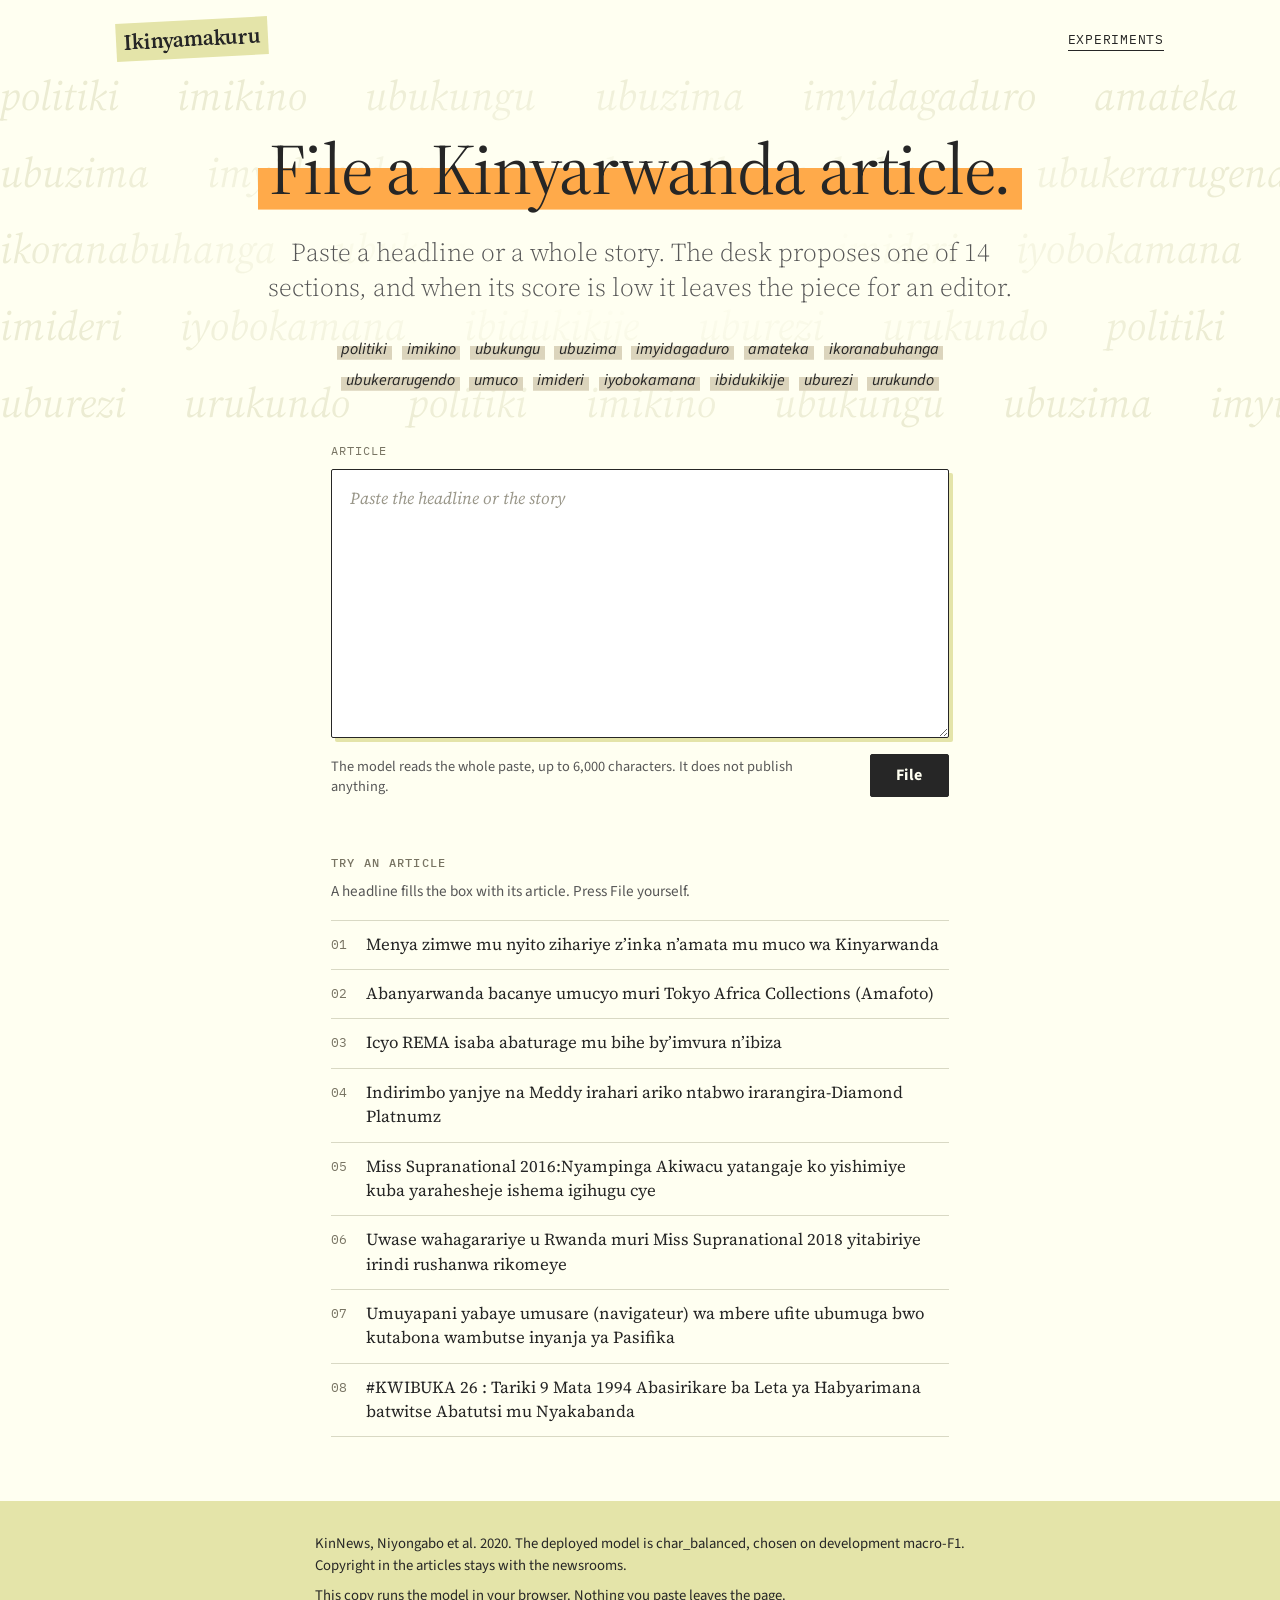
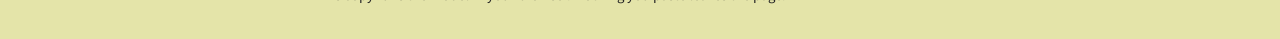
==== web/index.html @ 4aa75582 "Run the desk in the browser on a static Hugging Face Space Export the deployed model's weights, port" ====
<!DOCTYPE html>
<html lang="en">
  <head>
    <meta charset="utf-8" />
    <meta name="viewport" content="width=device-width, initial-scale=1" />
    <title>Ikinyamakuru</title>
    <link rel="preconnect" href="https://fonts.googleapis.com" />
    <link rel="preconnect" href="https://fonts.gstatic.com" crossorigin />
    <link rel="stylesheet" href="https://fonts.googleapis.com/css2?family=IBM+Plex+Mono:wght@400;500&family=Source+Sans+3:ital,wght@0,400;0,600;0,700;1,400&family=Source+Serif+4:ital,opsz,wght@0,8..60,300;0,8..60,400;0,8..60,600;1,8..60,400&display=swap" />
    <link rel="stylesheet" href="styles.css?v=10" />
  </head>
  <body>
    <header class="top">
      <a class="brand" href="./">Ikinyamakuru</a>
      <nav>
        <a href="lab.html">Experiments</a>
      </nav>
    </header>

    <main>
      <section class="hero">
        <div class="drift" aria-hidden="true">
          
          <p class="drift-row" style="--row: 0"><span>politiki</span><span>imikino</span><span>ubukungu</span><span>ubuzima</span><span>imyidagaduro</span><span>amateka</span><span>ikoranabuhanga</span><span>ubukerarugendo</span><span>umuco</span><span>imideri</span><span>iyobokamana</span><span>ibidukikije</span><span>uburezi</span><span>urukundo</span><span>politiki</span><span>imikino</span><span>ubukungu</span><span>ubuzima</span><span>imyidagaduro</span><span>amateka</span><span>ikoranabuhanga</span><span>ubukerarugendo</span><span>umuco</span><span>imideri</span><span>iyobokamana</span><span>ibidukikije</span><span>uburezi</span><span>urukundo</span></p>
          
          <p class="drift-row" style="--row: 1"><span>ubuzima</span><span>imyidagaduro</span><span>amateka</span><span>ikoranabuhanga</span><span>ubukerarugendo</span><span>umuco</span><span>imideri</span><span>iyobokamana</span><span>ibidukikije</span><span>uburezi</span><span>urukundo</span><span>politiki</span><span>imikino</span><span>ubukungu</span><span>ubuzima</span><span>imyidagaduro</span><span>amateka</span><span>ikoranabuhanga</span><span>ubukerarugendo</span><span>umuco</span><span>imideri</span><span>iyobokamana</span><span>ibidukikije</span><span>uburezi</span><span>urukundo</span><span>politiki</span><span>imikino</span><span>ubukungu</span></p>
          
          <p class="drift-row" style="--row: 2"><span>ikoranabuhanga</span><span>ubukerarugendo</span><span>umuco</span><span>imideri</span><span>iyobokamana</span><span>ibidukikije</span><span>uburezi</span><span>urukundo</span><span>politiki</span><span>imikino</span><span>ubukungu</span><span>ubuzima</span><span>imyidagaduro</span><span>amateka</span><span>ikoranabuhanga</span><span>ubukerarugendo</span><span>umuco</span><span>imideri</span><span>iyobokamana</span><span>ibidukikije</span><span>uburezi</span><span>urukundo</span><span>politiki</span><span>imikino</span><span>ubukungu</span><span>ubuzima</span><span>imyidagaduro</span><span>amateka</span></p>
          
          <p class="drift-row" style="--row: 3"><span>imideri</span><span>iyobokamana</span><span>ibidukikije</span><span>uburezi</span><span>urukundo</span><span>politiki</span><span>imikino</span><span>ubukungu</span><span>ubuzima</span><span>imyidagaduro</span><span>amateka</span><span>ikoranabuhanga</span><span>ubukerarugendo</span><span>umuco</span><span>imideri</span><span>iyobokamana</span><span>ibidukikije</span><span>uburezi</span><span>urukundo</span><span>politiki</span><span>imikino</span><span>ubukungu</span><span>ubuzima</span><span>imyidagaduro</span><span>amateka</span><span>ikoranabuhanga</span><span>ubukerarugendo</span><span>umuco</span></p>
          
          <p class="drift-row" style="--row: 4"><span>uburezi</span><span>urukundo</span><span>politiki</span><span>imikino</span><span>ubukungu</span><span>ubuzima</span><span>imyidagaduro</span><span>amateka</span><span>ikoranabuhanga</span><span>ubukerarugendo</span><span>umuco</span><span>imideri</span><span>iyobokamana</span><span>ibidukikije</span><span>uburezi</span><span>urukundo</span><span>politiki</span><span>imikino</span><span>ubukungu</span><span>ubuzima</span><span>imyidagaduro</span><span>amateka</span><span>ikoranabuhanga</span><span>ubukerarugendo</span><span>umuco</span><span>imideri</span><span>iyobokamana</span><span>ibidukikije</span></p>
          
        </div>
        <h1><span class="swipe">File a Kinyarwanda article.</span></h1>
        <p class="lede">Paste a headline or a whole story. The desk proposes one of 14 sections, and when its score is low it leaves the piece for an editor.</p>
        <p class="sections" lang="rw">
          <span>politiki</span><span>imikino</span><span>ubukungu</span><span>ubuzima</span><span>imyidagaduro</span><span>amateka</span><span>ikoranabuhanga</span><span>ubukerarugendo</span><span>umuco</span><span>imideri</span><span>iyobokamana</span><span>ibidukikije</span><span>uburezi</span><span>urukundo</span>
        </p>
      </section>

      <div class="sheet">
        <form class="ask" method="post" action="./">
          <label for="text">Article</label>
          <textarea id="text" name="text" rows="9" maxlength="6000" lang="rw" spellcheck="false" placeholder="Paste the headline or the story"></textarea>
          <div class="ask-bar">
            <p class="hint">The model reads the whole paste, up to 6,000 characters. It does not publish anything.</p>
            <button type="submit">File</button>
          </div>
        </form>
      </div>

      

      
      <div class="sheet">
        <section class="examples">
          <h2>Try an article</h2>
          <p class="note">A headline fills the box with its article. Press File yourself.</p>
          <ol>
            
            <li><a href="./?text=Menya+zimwe+mu+nyito+zihariye+z%E2%80%99inka+n%E2%80%99amata+mu+muco+wa+Kinyarwanda%0AKubera+agaciro+abanyarwanda+duha+ibintu+bimwe+na+bimwe+mu+muco+wacu+wa+Kinyarwanda+nk%E2%80%99+inka,+amata,+ingoma+ariyo+yari+ikimenyetso+cy%E2%80%99ubutegetsi+bwa+kera+ndetse+n%E2%80%99umwami,+hari+amagambo+agendanye+n%E2%80%99ibyo+bintu+afite+uburyo+yavugwaga+akagaragaza+ako+gaciro+ibyo+bintu+byahabwaga+mu+muco.+Kungurana+ibitekerezo+kuri+aya+magambo+bifasha+cyane+cyane+abana+bari+kubyiruka+muri+iyi+minsi,+kugirango+babashe+kumva+amagambo+uburyo+yakoreshwaga+kera+ku+bintu++abanyarwanda+bahaga+agaciro+kurusha+ibindi.+Reka+duhere+ku+magambo+yakoreshwaga+ku+nka+n%E2%80%99amata+kugirango+tuyibukiranye+binashobotse+tujye+tunayakoresha+kuko+agaciro+byahabwaga+n%E2%80%99abakera+ntaho+kagiye.+Inzu+y%E2%80%99Inka+:+Ikiraro%0AInzu+y%E2%80%99Inyana+:+Uruhongore%0AIkiziriko+cy%E2%80%99Inka+:Injishi%0AKuzirika+Inka+:Kujisha+Inka%0AGutangira+Gukama+:+Kwinikiza%0AKurangiza+Gukama+:+Guhumuza%0AInka+itagikamwa+:+Inka+yatetse%0AIbyo+Inka+yituma+:+Amase%0AIkirundo+cy%E2%80%99amase:Icukiro%0AAmase+yumye:Igisheshe%0AInkari+z%E2%80%99inka+:+Amaganga%0AKotesha+inka+:+Gucanira+Inka%0AInka+ntitwita++irahaka+cg+igafata%0AInka+ntirongorwa++irima%0AInka+ntirya+:+irarisha%0AUbwatsi+inka+ziraraho+:+Icyarire%0AKujya+kurisha+:+Kwahuka%0AKujyana+inka+kunywa+amazi+:+Gushora%0AGukura+amase+y+;inka+mu+rugo+:+Gukuka%0AInka+itarabyara+ariko+nkuru+:+Ishashi%0AUbwatsi+bahanaguza+inka+:+Inkuyu,+abandi+babwita+Inkuyo%0AKujyana+inka+kwima+:+Kubangurira%0AKubuza+inyana+konka+igihe+nyina+ikamwa+:+Kwimira%0AKureka+inyana+ikabanza+konka+mbere+yo+gukama+:+Kuretesha%0AInka+yiteguye+gukamwa+:+Kureta/Yarese%0AInka+yiteguye+kwima+irarinda+(Kurinda)%0AInka+ijyanwa+gusaba+umugeni+:+Inkwano%0AInka+ikomoka+ku+nkwano+igahabwa+iwabo+w%E2%80%9Dumuhungu+:+Indongoranyo%0AGuha+umuntu+inka+:+Kumugabira%0AInka+ihabwa+uwaguhaye+inka+:+Inyiturano%0AInka+yirutse+igasiga+abashumba+:+Gutana%0AInyana+ikivuka+:+Umutavu%0AKuruhuka+kw%E2%80%99Inka+imaze+kunywa+mbere+yo+gusubira+kurisha+:+Kubyagira%0AAho+inka+zijya+kunywa+amazi++:+ku+Ibuga%0AInka+ntinywa+amazi+ahubwo+irashoka.+Ayo+magambo+yakoreshwaga+ku+mata+ni+aya+akurikira+:+Amata+yiriwe+:++Amirire%0AAmata+yakamwe+ako+kanya+agishyushye+:++Inshyushyu%0AAmata+yaraye+ataravura+:+Umubanji%0AAmata+yavuze+:+Ikivuguto%0AAmata+y%E2%80%99Inka+yimye+:+Amasitu%0AAho+batereka+Amata+:+Ku+Ruhimbi%0AIcyo+bakamiramo+:+Icyansi%0AIcyo+banyweramo+Amata+:+Inkongoro%0AIcyo+bacundiramo+amata+:+Igisabo%0AIgipfundikizo+k%E2%80%99+igisabo+:+Inzindaro%0AIcyo+bavurugisha+Amata+:+Umutozo%0AGukura+amavuta+mu+mata+:+Kwavura%0AIkibumbe+cyamavuta+y%E2%80%99inka+:+Isoro%0AKumena+Amata+ubishaka+:+Kuyabikira%0Akumena+Amata+utabishaka+:+Kuyabogora%0AAmata+yakuwemo+amavuta+:+Amacunda%0AAmata+y%E2%80%99Inka+ikimara+kubyara+:+Umuhondo%0AKirazira+gupfobya+Amata+ngo+uyite+Uduta+:+Amata+aba+menshi+cyangwa+make+Source:+Gakondo" data-text="Menya zimwe mu nyito zihariye z’inka n’amata mu muco wa Kinyarwanda
Kubera agaciro abanyarwanda duha ibintu bimwe na bimwe mu muco wacu wa Kinyarwanda nk’ inka, amata, ingoma ariyo yari ikimenyetso cy’ubutegetsi bwa kera ndetse n’umwami, hari amagambo agendanye n’ibyo bintu afite uburyo yavugwaga akagaragaza ako gaciro ibyo bintu byahabwaga mu muco. Kungurana ibitekerezo kuri aya magambo bifasha cyane cyane abana bari kubyiruka muri iyi minsi, kugirango babashe kumva amagambo uburyo yakoreshwaga kera ku bintu  abanyarwanda bahaga agaciro kurusha ibindi. Reka duhere ku magambo yakoreshwaga ku nka n’amata kugirango tuyibukiranye binashobotse tujye tunayakoresha kuko agaciro byahabwaga n’abakera ntaho kagiye. Inzu y’Inka : Ikiraro
Inzu y’Inyana : Uruhongore
Ikiziriko cy’Inka :Injishi
Kuzirika Inka :Kujisha Inka
Gutangira Gukama : Kwinikiza
Kurangiza Gukama : Guhumuza
Inka itagikamwa : Inka yatetse
Ibyo Inka yituma : Amase
Ikirundo cy’amase:Icukiro
Amase yumye:Igisheshe
Inkari z’inka : Amaganga
Kotesha inka : Gucanira Inka
Inka ntitwita  irahaka cg igafata
Inka ntirongorwa  irima
Inka ntirya : irarisha
Ubwatsi inka ziraraho : Icyarire
Kujya kurisha : Kwahuka
Kujyana inka kunywa amazi : Gushora
Gukura amase y ;inka mu rugo : Gukuka
Inka itarabyara ariko nkuru : Ishashi
Ubwatsi bahanaguza inka : Inkuyu, abandi babwita Inkuyo
Kujyana inka kwima : Kubangurira
Kubuza inyana konka igihe nyina ikamwa : Kwimira
Kureka inyana ikabanza konka mbere yo gukama : Kuretesha
Inka yiteguye gukamwa : Kureta/Yarese
Inka yiteguye kwima irarinda (Kurinda)
Inka ijyanwa gusaba umugeni : Inkwano
Inka ikomoka ku nkwano igahabwa iwabo w”umuhungu : Indongoranyo
Guha umuntu inka : Kumugabira
Inka ihabwa uwaguhaye inka : Inyiturano
Inka yirutse igasiga abashumba : Gutana
Inyana ikivuka : Umutavu
Kuruhuka kw’Inka imaze kunywa mbere yo gusubira kurisha : Kubyagira
Aho inka zijya kunywa amazi  : ku Ibuga
Inka ntinywa amazi ahubwo irashoka. Ayo magambo yakoreshwaga ku mata ni aya akurikira : Amata yiriwe :  Amirire
Amata yakamwe ako kanya agishyushye :  Inshyushyu
Amata yaraye ataravura : Umubanji
Amata yavuze : Ikivuguto
Amata y’Inka yimye : Amasitu
Aho batereka Amata : Ku Ruhimbi
Icyo bakamiramo : Icyansi
Icyo banyweramo Amata : Inkongoro
Icyo bacundiramo amata : Igisabo
Igipfundikizo k’ igisabo : Inzindaro
Icyo bavurugisha Amata : Umutozo
Gukura amavuta mu mata : Kwavura
Ikibumbe cyamavuta y’inka : Isoro
Kumena Amata ubishaka : Kuyabikira
kumena Amata utabishaka : Kuyabogora
Amata yakuwemo amavuta : Amacunda
Amata y’Inka ikimara kubyara : Umuhondo
Kirazira gupfobya Amata ngo uyite Uduta : Amata aba menshi cyangwa make Source: Gakondo" lang="rw">Menya zimwe mu nyito zihariye z’inka n’amata mu muco wa Kinyarwanda</a></li>
            
            <li><a href="./?text=Abanyarwanda+bacanye+umucyo+muri+Tokyo+Africa+Collections+(Amafoto)%0ANi+igikorwa+cyabaye+ku+nshuro+ya+mbere+cyitabiriwe+n%E2%80%99Abanyarwanda+nyuma+y%E2%80%99ubufatanye+n%E2%80%99abategura+Kigali+International+Fashion+Week.+Mbere+y%E2%80%99igikorwa+aba+Banyarwanda+bitabiriye+Tokyo+Fashion+Week+basuye+ibigo+bikomeye+nka+AOKI+iri+mu+bigo+bikora+amakositimu+akomeye+mu+Buyapani,+kompanyi+itegura+icyayi+cy%E2%80%99u+Rwanda+n%E2%80%99ibindi.+Aba+Banyarwanda+bageze+mu+Buyapani+ku+wa+27+Kanama+2019+bazagaruka+i+Kigali+ku+wa+5+Nzeri+2019.+Abahanga+imideli+bo+mu+Rwanda+bitabiriye+Tokyo+Africa+Collections+barimo+Murorunkwere+Sandrine+ufite+inzu+ihanga+imideli+ya+Sahorn+Fashion+House+na+Karen+Uwera+ufite+inzu+y%E2%80%99imideli+ya+KARSSH+Collection.+Mu+berekana+imideli+bitabiriye+baturutse+mu+Rwanda+barimo+Bella+Christa+Kanyange+na+Kaneza+Lynka+Amanda.+Kuva+mu+2017,+ibirori+ngarukamwaka+bya+Kigali+Fashion+Week+byagejejwe+ku+yindi+ntera+n%E2%80%99ababitegura+bitangira+kubera+i+Burayi+nyuma+y%E2%80%99imyaka+irindwi+bibera+mu+Rwanda+gusa.+Icyo+gihe+ku+ikubitiro+byatangiriye+i+Berlin+mu+Budage,+bikomereza+i+Amsterdam+mu+Buholandi,+hanyuma+bisorezwa+i+Bruxelles+mu+Bubiligi.%0AKu+wa+Gatandatu+tariki+6+Nyakanga+2019+habayeho+igikorwa+cya+Kigali+Fashion+Week+ku+nshuro+yacyo+ya+cumi+kuva+gitangijwe+mu+Rwanda,+cyabereye+muri+Kigali+Serena+Hotel.+Cyahurije+hamwe+abamurika+imideli+batandukanye+bo+mu+Rwanda+no+hanze+yarwo+ndetse+n%E2%80%99abayihanga,+biyerekanye+mu+buryo+bwanyuze+abacyitabiriye.+Herekanwe+imyambaro+itandukanye+irimo+iy%E2%80%99inzu+zihanga+imideli+nka+Ucoco+na+The+5+Mith+yo+mu+Burundi,+By+The+Way+Clothes+yo+mu+Bubiligi+na+Gissa+Fashion+Design+yo+muri+Su%C3%A8de.+Abahanga+imideli+bo+mu+Rwanda+biyerekanye+barimo+Aqua,+Ihogoza+Design,+Dk+Textiles,+Iby%E2%80%99iwacu+Summer+Collection,+Mundi+Design+na+Karen+Karsh+wa+Karsh+Collections.+Sayaka+Akimoto+ushinzwe+kumenyekanisha+Tokyo+Africa+Collection+2019+na+Leo+Sugo+utegura+iki+gikorwa+bari+mu+bacyitabiriye.+Kigali+Fashion+Week+yatangiye+mu+2012,+itangirana+n%E2%80%99ibindi+birori+birimo+icya+Kampala,+Bujumbura+na+Nairobi+Fashion+week.+Inategura+ibitaramo+muri+Ghana+n%E2%80%99ibindi+bihugu+bikomeye+ndetse+yanatangiye+ibirori+birimo+Kigali+International+Fashion+Week+ibera+mu+Buholandi,+u+Bubiligi,+u+Budage+n%E2%80%99u+Bwongereza.+Uyu+mwaka+bazatangira+ibindi+birori+birimo+ibizabera+i+New+York,+Thailand+na+Singapore." data-text="Abanyarwanda bacanye umucyo muri Tokyo Africa Collections (Amafoto)
Ni igikorwa cyabaye ku nshuro ya mbere cyitabiriwe n’Abanyarwanda nyuma y’ubufatanye n’abategura Kigali International Fashion Week. Mbere y’igikorwa aba Banyarwanda bitabiriye Tokyo Fashion Week basuye ibigo bikomeye nka AOKI iri mu bigo bikora amakositimu akomeye mu Buyapani, kompanyi itegura icyayi cy’u Rwanda n’ibindi. Aba Banyarwanda bageze mu Buyapani ku wa 27 Kanama 2019 bazagaruka i Kigali ku wa 5 Nzeri 2019. Abahanga imideli bo mu Rwanda bitabiriye Tokyo Africa Collections barimo Murorunkwere Sandrine ufite inzu ihanga imideli ya Sahorn Fashion House na Karen Uwera ufite inzu y’imideli ya KARSSH Collection. Mu berekana imideli bitabiriye baturutse mu Rwanda barimo Bella Christa Kanyange na Kaneza Lynka Amanda. Kuva mu 2017, ibirori ngarukamwaka bya Kigali Fashion Week byagejejwe ku yindi ntera n’ababitegura bitangira kubera i Burayi nyuma y’imyaka irindwi bibera mu Rwanda gusa. Icyo gihe ku ikubitiro byatangiriye i Berlin mu Budage, bikomereza i Amsterdam mu Buholandi, hanyuma bisorezwa i Bruxelles mu Bubiligi.
Ku wa Gatandatu tariki 6 Nyakanga 2019 habayeho igikorwa cya Kigali Fashion Week ku nshuro yacyo ya cumi kuva gitangijwe mu Rwanda, cyabereye muri Kigali Serena Hotel. Cyahurije hamwe abamurika imideli batandukanye bo mu Rwanda no hanze yarwo ndetse n’abayihanga, biyerekanye mu buryo bwanyuze abacyitabiriye. Herekanwe imyambaro itandukanye irimo iy’inzu zihanga imideli nka Ucoco na The 5 Mith yo mu Burundi, By The Way Clothes yo mu Bubiligi na Gissa Fashion Design yo muri Suède. Abahanga imideli bo mu Rwanda biyerekanye barimo Aqua, Ihogoza Design, Dk Textiles, Iby’iwacu Summer Collection, Mundi Design na Karen Karsh wa Karsh Collections. Sayaka Akimoto ushinzwe kumenyekanisha Tokyo Africa Collection 2019 na Leo Sugo utegura iki gikorwa bari mu bacyitabiriye. Kigali Fashion Week yatangiye mu 2012, itangirana n’ibindi birori birimo icya Kampala, Bujumbura na Nairobi Fashion week. Inategura ibitaramo muri Ghana n’ibindi bihugu bikomeye ndetse yanatangiye ibirori birimo Kigali International Fashion Week ibera mu Buholandi, u Bubiligi, u Budage n’u Bwongereza. Uyu mwaka bazatangira ibindi birori birimo ibizabera i New York, Thailand na Singapore." lang="rw">Abanyarwanda bacanye umucyo muri Tokyo Africa Collections (Amafoto)</a></li>
            
            <li><a href="./?text=Icyo+REMA+isaba+abaturage+mu+bihe+by%E2%80%99imvura+n%E2%80%99ibiza%0AMuri+ibi+bihe+by%E2%80%99imvura+hari+kugaragara+abaturage+bahuye+n%E2%80%99ingaruka+z%E2%80%99ibiza+nk%E2%80%99imyaka+mu+murima+itwarwa+n%E2%80%99isuri,+inzu+zihirima,+abantu+bapfa+n%E2%80%99ibindi+bibazo+bitandukanye.+REMA+ivuga+ko+abaturage+bitaye+ku+bidukikije+bakabibungabunga+waba+umuti+urambye+wo+kwirinda+ibiza+no+kubica+intege.+Iki+kigo+kiri+muri+gahunda+yo+kongerera+ubumenyi+abagize+komite+z%E2%80%99ibidukikije+ku+rwego+rw%E2%80%99umurenge+n%E2%80%99akarere+bujyane+no+kwita+ku+bidukikije+kugira+ngo+babitoze+abaturage+umunsi+ku+wundi.+Ku+itariki+ya+8+n%E2%80%99iya+9+Werurwe+2018+cyahuguye+abo+mu+Karere+ka+Huye+nyuma+y%E2%80%99iminsi+ibiri+kivuye+muri+Gisagara.+Umukozi+muri+REMA+ushinzwe+ubukangurambaga+no+kwinjiza+ibidukikije+muri+gahunda+z%E2%80%99iterambere,+Nsanzimana+Djuma,+yasabye+komite+z%E2%80%99ibidukikije+gukangurira+abaturage+gushyira+ingufu+mu+kwita+ku+bidukikije+no+kubibungabunga+nk%E2%80%99uburyo+burambye+bwo+kwirinda+ibiza.+Yagize+ati+%E2%80%9CIbidukikije+ni+urwego+rugira+imbogamizi+zihoraho,+uyu+munsi+dushobora+kuba+dufite+ibibazo+by%E2%80%99izuba+ubundi+tukagira+imvura+nyinshi,+twebwe+icyo+tugamije+ni+ugutoza+abaturage+kwita+ku+bidukije+no+kubibungabunga+kugira+ngo+birinde+ibiza+kuko+iyo+byaje+bibateza+ibibazo.+Turi+guhugura+abagize+komite+z%E2%80%99ibidukikije+ku+nzego+z%E2%80%99ibanze+kugira+ngo+badufashe+kwigisha+abaturage%E2%80%9D.+Nsanzimana+avuga+ko+mu+bikwiye+gushyirwamo+ingufu+harimo+guca+amaterasi+y%E2%80%99indinganire+hirindwa+isuri,+gutera+ibiti+birimo+n%E2%80%99ibivangwa+n%E2%80%99imyaka,+guca+imirwanyasuri,+kwirinda+gutura+mu+manegeka,+kudahinga+hafi+y%E2%80%99imigezi,+kubungabunga+ibishanga+n%E2%80%99ibindi.+Abagize+komite+z%E2%80%99ibidukikije+bahuguwe+bavuga+ko+ubumenyi+bahawe+bagiye+kububyaza+umusaruro+bigisha+baturage+kandi++bagafatikanya+na+bo+mu+kwita+ku+bidukikije,+cyane+cyane+bibanda+ku+miterere+y%E2%80%99agace+batuyemo.+Mu+minsi+ishize+kuwa+3+Werurwe+2018,+imvura+y%E2%80%99umurindi+yaguye+mu+Karere+Ka+Rubavu,+iteza+umwuzure,+umugezi+wa+Sebeya+usenya+inzu+26,+izindi+zirenga+900+zinjirwamo+n%E2%80%99amazi+ku+buryo+abari+batuyemo+bagiye+gucumbikirwa+mu+baturanyi.%0AREMA+ivuga+ko+gahunda+yo+kwigisha+komite+z%E2%80%99ibidukikije+izakomereza+no+mu+tundi+turere.+%5Bemail%C2%A0protected%5D" data-text="Icyo REMA isaba abaturage mu bihe by’imvura n’ibiza
Muri ibi bihe by’imvura hari kugaragara abaturage bahuye n’ingaruka z’ibiza nk’imyaka mu murima itwarwa n’isuri, inzu zihirima, abantu bapfa n’ibindi bibazo bitandukanye. REMA ivuga ko abaturage bitaye ku bidukikije bakabibungabunga waba umuti urambye wo kwirinda ibiza no kubica intege. Iki kigo kiri muri gahunda yo kongerera ubumenyi abagize komite z’ibidukikije ku rwego rw’umurenge n’akarere bujyane no kwita ku bidukikije kugira ngo babitoze abaturage umunsi ku wundi. Ku itariki ya 8 n’iya 9 Werurwe 2018 cyahuguye abo mu Karere ka Huye nyuma y’iminsi ibiri kivuye muri Gisagara. Umukozi muri REMA ushinzwe ubukangurambaga no kwinjiza ibidukikije muri gahunda z’iterambere, Nsanzimana Djuma, yasabye komite z’ibidukikije gukangurira abaturage gushyira ingufu mu kwita ku bidukikije no kubibungabunga nk’uburyo burambye bwo kwirinda ibiza. Yagize ati “Ibidukikije ni urwego rugira imbogamizi zihoraho, uyu munsi dushobora kuba dufite ibibazo by’izuba ubundi tukagira imvura nyinshi, twebwe icyo tugamije ni ugutoza abaturage kwita ku bidukije no kubibungabunga kugira ngo birinde ibiza kuko iyo byaje bibateza ibibazo. Turi guhugura abagize komite z’ibidukikije ku nzego z’ibanze kugira ngo badufashe kwigisha abaturage”. Nsanzimana avuga ko mu bikwiye gushyirwamo ingufu harimo guca amaterasi y’indinganire hirindwa isuri, gutera ibiti birimo n’ibivangwa n’imyaka, guca imirwanyasuri, kwirinda gutura mu manegeka, kudahinga hafi y’imigezi, kubungabunga ibishanga n’ibindi. Abagize komite z’ibidukikije bahuguwe bavuga ko ubumenyi bahawe bagiye kububyaza umusaruro bigisha baturage kandi  bagafatikanya na bo mu kwita ku bidukikije, cyane cyane bibanda ku miterere y’agace batuyemo. Mu minsi ishize kuwa 3 Werurwe 2018, imvura y’umurindi yaguye mu Karere Ka Rubavu, iteza umwuzure, umugezi wa Sebeya usenya inzu 26, izindi zirenga 900 zinjirwamo n’amazi ku buryo abari batuyemo bagiye gucumbikirwa mu baturanyi.
REMA ivuga ko gahunda yo kwigisha komite z’ibidukikije izakomereza no mu tundi turere. [email protected]" lang="rw">Icyo REMA isaba abaturage mu bihe by’imvura n’ibiza</a></li>
            
            <li><a href="./?text=Indirimbo+yanjye+na+Meddy+irahari+ariko+ntabwo+irarangira-Diamond+Platnumz%0ADiamond+Platnumz+watumiwe+gusoza+iserukiramuco+ryiswe+Iwacu+Muzika+Festival,+yavuze+ko+indirimbo+yakoranye+na+Meddy+yatinze+gusohoka+kuko+byagoranye+guhuza+umwanya,+kubera+imiterere+y%E2%80%99ibitaramo+byabo+no+kutabonana.+Mu+kiganiro+yagiranye+n%E2%80%99itangazamakuru+i+Kigali+kuri+uyu+wa+Gatanu+tariki+16+Kanama+2019,Diamond+yanavuze+ko+umuhanzikazi+ukizamuka+Sunny+atamuzi+ahubwo+yifuza+kumubona+no+kumwumva.+Mu+gihe+hari+amakuru+menshi+yagiye+akwirakwira+mu+bitangazamakuru+byo+mu+Rwanda+ko+hari+abahanzi+barimo+Meddy,+The+Ben+na+Sunny+bashatse+gukora+n%E2%80%99iki+cyamamare+indirimbo,cyavuze+ko+hari+imishinga+y%E2%80%99Abanyarwanda+iri+muri+Wasafi.+Gusa+yatinze+ku+ndirimbo+yakoranye+na+Meddy+aho+yavuze+ko+iyi+ndirimbo+yatinze+gusohoka+kubera+kudahuza+igihe.+Ati+%E2%80%9CIndirimbo+ya+Meddy+irahari+ariko+ntabwo+irarangira+kubera+ko+byagoranye+guhuza+umwanya+ngo+duhurire+muri+Studio+tuyirangize,+ariko+mu+minsi+micye+muzayumva%E2%80%9D.+Diamond+yavuze+no+kuri+ShaddyBoo+wamamaye+kubera+imbuga+nkoranyambaga,+abwira+abanyamakuru+ko+nta+mubano+udasanzwe+afitanye+nawe+nkuko+benshi+babikeka+ko+ahubwo+amufata+nka+mushiki+we+akunda+kandi+akurikira.+Ati+%E2%80%9CShaddyboo+ni+mushikiwange+wamamaye+ku+mbuga+nkoranyambaga+nkurikira+kandi+mufata+nka+mushiki+wange,+nta+wundi+mubano+wihariye+hagati+yange+nawe%E2%80%9D.+%0A%0AYanditswe+na+Habarurema+Djamali" data-text="Indirimbo yanjye na Meddy irahari ariko ntabwo irarangira-Diamond Platnumz
Diamond Platnumz watumiwe gusoza iserukiramuco ryiswe Iwacu Muzika Festival, yavuze ko indirimbo yakoranye na Meddy yatinze gusohoka kuko byagoranye guhuza umwanya, kubera imiterere y’ibitaramo byabo no kutabonana. Mu kiganiro yagiranye n’itangazamakuru i Kigali kuri uyu wa Gatanu tariki 16 Kanama 2019,Diamond yanavuze ko umuhanzikazi ukizamuka Sunny atamuzi ahubwo yifuza kumubona no kumwumva. Mu gihe hari amakuru menshi yagiye akwirakwira mu bitangazamakuru byo mu Rwanda ko hari abahanzi barimo Meddy, The Ben na Sunny bashatse gukora n’iki cyamamare indirimbo,cyavuze ko hari imishinga y’Abanyarwanda iri muri Wasafi. Gusa yatinze ku ndirimbo yakoranye na Meddy aho yavuze ko iyi ndirimbo yatinze gusohoka kubera kudahuza igihe. Ati “Indirimbo ya Meddy irahari ariko ntabwo irarangira kubera ko byagoranye guhuza umwanya ngo duhurire muri Studio tuyirangize, ariko mu minsi micye muzayumva”. Diamond yavuze no kuri ShaddyBoo wamamaye kubera imbuga nkoranyambaga, abwira abanyamakuru ko nta mubano udasanzwe afitanye nawe nkuko benshi babikeka ko ahubwo amufata nka mushiki we akunda kandi akurikira. Ati “Shaddyboo ni mushikiwange wamamaye ku mbuga nkoranyambaga nkurikira kandi mufata nka mushiki wange, nta wundi mubano wihariye hagati yange nawe”. 

Yanditswe na Habarurema Djamali" lang="rw">Indirimbo yanjye na Meddy irahari ariko ntabwo irarangira-Diamond Platnumz</a></li>
            
            <li><a href="./?text=Miss+Supranational+2016:Nyampinga+Akiwacu+++yatangaje+ko++yishimiye+kuba+yarahesheje+ishema+igihugu+cye%0AAkiwacu+Colombe+wari+uhagarariye+u+Rwanda+mu+marushanwa+ya+Miss+Supranational+2016+yatangaje+ko+nubwo+atambitswe+ikamba+bwose+yishimiye+kuba+yarahesheje+ishema+igihugu+cye,+akaza+mu+bantu+25+ba+mbere,+muri+74+Aya+marushanwa,+yaberaga+ahitwa+Krynica-Zdroj,+mu+gihugu+cya+Poland+yasojwe+kuri+uyu+wa+3+Ukuboza+2016,+uwitwa+Srinidhi+Shetty,+w%E2%80%99imyaka+24,+ureshya+na+metero+1.72+w%E2%80%99Umuhindekazi+yegukanye+ikamba.+Ni+ku+nshuro+ya+kabiri+iri+kamba+ryegukanwa+n%E2%80%99Umuhindekazi,+kuko+mu+2014+nabwo+ryegukanye+n%E2%80%99undi+ukomoka+muri+iki+gihugu+witwa+Asha+Bhat.+Umwanya+wa+kabiri+muri+aya+marushanwa+(Igisonga+cya+mbere)+wegukanywe+n%E2%80%99uwo+mu+gihugu+cya+Venezuela+witwa+Valeria+Vespoli,+naho+umwanya+wa+gatatu+(Igisonga+cya+kabiri)+wo+utwarwa+na+Jaleesa+Pigot+ukomoka+mu+gihugu+cyitwa+Suriname+cyo+muri+Amerika+y%E2%80%99Amajyepfo.+Umwanya+wa+kane+(Igisonga+cya+gatatu)+wo+wegukanywe+na+Ornella+Gunesekere+wo+muri+Sri+Lanka.+Umwanya+wa+gatanu+(Igisonga+cya+kane)+wo+watwawe+na+Korinna+Kocsis+wo+mu+gihugu+cya+Hungary.+Ibihugu+byaje+mu+cyiciro+cya+nyuma+cy%E2%80%99amarushanwa+(semi-finalists)+Top+10+ni+Belarus,+Indonesia,+Myanmar,+Poland+na+Slovakia.+U+Rwanda,+rwo+rwaje+kugaragara+mu+cyiciro+cya+%E2%80%98quarter-finalists%E2%80%99cy%E2%80%99ibihugu+25+byitwaye+neza;+Top+25;+ari+byo+Argentina,+Australia,+Brazil,+Japan,+Mauritius,+Mexico,+Netherlands,+Panama,+Paraguay,+Philippines,+Romania,+Russia,+u+Rwanda,+Ukraine+na+Vietnam.+Nyampinga+Akiwacu+Colombe+wari+uhagarariye+u+Rwanda+mu+marushanwa+ya+Miss+Supranational+2016+yatangaje+ko+nubwo+atambitswe+ikamba+bwose+yishimiye+kuba+yarahesheje+ishema+igihugu+cye,+akaza+mu+bantu+25+ba+mbere,+muri+74+bahatanaga+baturuka+hirya+no+hino+ku+Isi.+Aya+marushanwa,+yaberaga+ahitwa+Krynica-Zdroj,+mu+gihugu+cya+Poland+yasojwe+kuri+uyu+wa+3+Ukuboza+2016,+uwitwa+Srinidhi+Shetty,+w%E2%80%99imyaka+24,+ureshya+na+metero+1.72+w%E2%80%99Umuhindekazi+yegukanye+ikamba.+Ni+ku+nshuro+ya+kabiri+iri+kamba+ryegukanwa+n%E2%80%99Umuhindekazi,+kuko+mu+2014+nabwo+ryegukanye+n%E2%80%99undi+ukomoka+muri+iki+gihugu+witwa+Asha+Bhat.+Umwanya+wa+kabiri+muri+aya+marushanwa+(Igisonga+cya+mbere)+wegukanywe+n%E2%80%99uwo+mu+gihugu+cya+Venezuela+witwa+Valeria+Vespoli,+naho+umwanya+wa+gatatu+(Igisonga+cya+kabiri)+wo+utwarwa+na+Jaleesa+Pigot+ukomoka+mu+gihugu+cyitwa+Suriname+cyo+muri+Amerika+y%E2%80%99Amajyepfo.+Umwanya+wa+kane+(Igisonga+cya+gatatu)+wo+wegukanywe+na+Ornella+Gunesekere+wo+muri+Sri+Lanka.+Umwanya+wa+gatanu+(Igisonga+cya+kane)+wo+watwawe+na+Korinna+Kocsis+wo+mu+gihugu+cya+Hungary.+Ibihugu+byaje+mu+cyiciro+cya+nyuma+cy%E2%80%99amarushanwa+(semi-finalists)+Top+10+ni+Belarus,+Indonesia,+Myanmar,+Poland+na+Slovakia.+U+Rwanda,+rwo+rwaje+kugaragara+mu+cyiciro+cya+%E2%80%98quarter-finalists%E2%80%99cy%E2%80%99ibihugu+25+byitwaye+neza;+Top+25;+ari+byo+Argentina,+Australia,+Brazil,+Japan,+Mauritius,+Mexico,+Netherlands,+Panama,+Paraguay,+Philippines,+Romania,+Russia,+u+Rwanda,+Ukraine+na+Vietnam.Via:+Izibarirashe%0A%0A%0AMUHABURA.RW" data-text="Miss Supranational 2016:Nyampinga Akiwacu   yatangaje ko  yishimiye kuba yarahesheje ishema igihugu cye
Akiwacu Colombe wari uhagarariye u Rwanda mu marushanwa ya Miss Supranational 2016 yatangaje ko nubwo atambitswe ikamba bwose yishimiye kuba yarahesheje ishema igihugu cye, akaza mu bantu 25 ba mbere, muri 74 Aya marushanwa, yaberaga ahitwa Krynica-Zdroj, mu gihugu cya Poland yasojwe kuri uyu wa 3 Ukuboza 2016, uwitwa Srinidhi Shetty, w’imyaka 24, ureshya na metero 1.72 w’Umuhindekazi yegukanye ikamba. Ni ku nshuro ya kabiri iri kamba ryegukanwa n’Umuhindekazi, kuko mu 2014 nabwo ryegukanye n’undi ukomoka muri iki gihugu witwa Asha Bhat. Umwanya wa kabiri muri aya marushanwa (Igisonga cya mbere) wegukanywe n’uwo mu gihugu cya Venezuela witwa Valeria Vespoli, naho umwanya wa gatatu (Igisonga cya kabiri) wo utwarwa na Jaleesa Pigot ukomoka mu gihugu cyitwa Suriname cyo muri Amerika y’Amajyepfo. Umwanya wa kane (Igisonga cya gatatu) wo wegukanywe na Ornella Gunesekere wo muri Sri Lanka. Umwanya wa gatanu (Igisonga cya kane) wo watwawe na Korinna Kocsis wo mu gihugu cya Hungary. Ibihugu byaje mu cyiciro cya nyuma cy’amarushanwa (semi-finalists) Top 10 ni Belarus, Indonesia, Myanmar, Poland na Slovakia. U Rwanda, rwo rwaje kugaragara mu cyiciro cya ‘quarter-finalists’cy’ibihugu 25 byitwaye neza; Top 25; ari byo Argentina, Australia, Brazil, Japan, Mauritius, Mexico, Netherlands, Panama, Paraguay, Philippines, Romania, Russia, u Rwanda, Ukraine na Vietnam. Nyampinga Akiwacu Colombe wari uhagarariye u Rwanda mu marushanwa ya Miss Supranational 2016 yatangaje ko nubwo atambitswe ikamba bwose yishimiye kuba yarahesheje ishema igihugu cye, akaza mu bantu 25 ba mbere, muri 74 bahatanaga baturuka hirya no hino ku Isi. Aya marushanwa, yaberaga ahitwa Krynica-Zdroj, mu gihugu cya Poland yasojwe kuri uyu wa 3 Ukuboza 2016, uwitwa Srinidhi Shetty, w’imyaka 24, ureshya na metero 1.72 w’Umuhindekazi yegukanye ikamba. Ni ku nshuro ya kabiri iri kamba ryegukanwa n’Umuhindekazi, kuko mu 2014 nabwo ryegukanye n’undi ukomoka muri iki gihugu witwa Asha Bhat. Umwanya wa kabiri muri aya marushanwa (Igisonga cya mbere) wegukanywe n’uwo mu gihugu cya Venezuela witwa Valeria Vespoli, naho umwanya wa gatatu (Igisonga cya kabiri) wo utwarwa na Jaleesa Pigot ukomoka mu gihugu cyitwa Suriname cyo muri Amerika y’Amajyepfo. Umwanya wa kane (Igisonga cya gatatu) wo wegukanywe na Ornella Gunesekere wo muri Sri Lanka. Umwanya wa gatanu (Igisonga cya kane) wo watwawe na Korinna Kocsis wo mu gihugu cya Hungary. Ibihugu byaje mu cyiciro cya nyuma cy’amarushanwa (semi-finalists) Top 10 ni Belarus, Indonesia, Myanmar, Poland na Slovakia. U Rwanda, rwo rwaje kugaragara mu cyiciro cya ‘quarter-finalists’cy’ibihugu 25 byitwaye neza; Top 25; ari byo Argentina, Australia, Brazil, Japan, Mauritius, Mexico, Netherlands, Panama, Paraguay, Philippines, Romania, Russia, u Rwanda, Ukraine na Vietnam.Via: Izibarirashe


MUHABURA.RW" lang="rw">Miss Supranational 2016:Nyampinga Akiwacu   yatangaje ko  yishimiye kuba yarahesheje ishema igihugu cye</a></li>
            
            <li><a href="./?text=Uwase+wahagarariye+u+Rwanda+muri+Miss+Supranational+2018+yitabiriye+irindi+rushanwa+rikomeye%0AUyu+mukobwa+ahatanye+na+bagenzi+16+baturutse+mu+bindi+bihugu+bitandukanye+bitabira+iri+rushanwa+riri+kubera+muri+Pologne+ari+naho+Uwase+yiga+muri+kaminuza+ya+Wy%C5%BCsza+Szko%C5%82a+Bankowa+yigisha+ibyerekeye+ubukungu.+Uwase+yabwiye+IGIHE+ko+umukobwa+uzahiga+abandi+azahabwa+amajwi+hakurikijwe+uko+yitwaye+imbere+y%E2%80%99akanama+nkemurampaka,+intambuko,+ubwiza+n%E2%80%99ukuntu+ashyigikiwe+ku+mbuga+nkoranyambaga+z%E2%80%99irushanwa.+Azahembwa+amafaranga+ataratangajwe+umubare+ndetse+afotorwe+bya+kinyamwuga+mu+gihe+cy%E2%80%99icyumweru+ari+mu+butembere+ku+mucanga+wa++Miami+muri+Leta+Zunze+Ubumwe+za+Amerika.+Aba+bakobwa+bageze+mu+cyiciro+cya+nyuma+bari+20,+batatu+barasezererwa+kubera+kutubahiriza+igihe+n%E2%80%99imyitozo.+Uwase+yavuze+ko+yiha+amahirwe+n%E2%80%99ubwo+abona+bitoroshye.+Yagize+ati+%E2%80%9CBirakomeye+ariko+amahirwe++ndayiha,++n%E2%80%99ubwo+ntakubwira+umubare+njanishije+kuko+irushanwa+aba+ari+irushanwa.%E2%80%9D+Umunsi+ny%E2%80%99irizina+wo+gutora+Miss+Elite+2020,+ni+kuri+uyu+wa+Gatandatu+tariki+29+Gashyantare+2020.+Hazatorwa+Miss+Elite+n%E2%80%99ibisonga+bye+bibiri.[base64],+aza+mu+bakobwa+bageze+mu+cyiciro+cya+nyuma.+Yitabiriye+amarushanwa+y%E2%80%99ubwiza+nka+Miss+Supranational+2018+naho+ntiyahirwa+kuko+atigeze+aza+mu+myanya+y%E2%80%99imbere." data-text="Uwase wahagarariye u Rwanda muri Miss Supranational 2018 yitabiriye irindi rushanwa rikomeye
Uyu mukobwa ahatanye na bagenzi 16 baturutse mu bindi bihugu bitandukanye bitabira iri rushanwa riri kubera muri Pologne ari naho Uwase yiga muri kaminuza ya Wyższa Szkoła Bankowa yigisha ibyerekeye ubukungu. Uwase yabwiye IGIHE ko umukobwa uzahiga abandi azahabwa amajwi hakurikijwe uko yitwaye imbere y’akanama nkemurampaka, intambuko, ubwiza n’ukuntu ashyigikiwe ku mbuga nkoranyambaga z’irushanwa. Azahembwa amafaranga ataratangajwe umubare ndetse afotorwe bya kinyamwuga mu gihe cy’icyumweru ari mu butembere ku mucanga wa  Miami muri Leta Zunze Ubumwe za Amerika. Aba bakobwa bageze mu cyiciro cya nyuma bari 20, batatu barasezererwa kubera kutubahiriza igihe n’imyitozo. Uwase yavuze ko yiha amahirwe n’ubwo abona bitoroshye. Yagize ati “Birakomeye ariko amahirwe  ndayiha,  n’ubwo ntakubwira umubare njanishije kuko irushanwa aba ari irushanwa.” Umunsi ny’irizina wo gutora Miss Elite 2020, ni kuri uyu wa Gatandatu tariki 29 Gashyantare 2020. Hazatorwa Miss Elite n’ibisonga bye bibiri. Uwase ubusanzwe ni umunyamideli ndetse yegukanye ibihembo bitandukanye birimo icya Top Model Africa cyabereye muri Zimbabwe mu 2016 anitabira World Next Top Model 2017 ryabereye mu Mujyi wa Beirut muri Liban, aza mu bakobwa bageze mu cyiciro cya nyuma. Yitabiriye amarushanwa y’ubwiza nka Miss Supranational 2018 naho ntiyahirwa kuko atigeze aza mu myanya y’imbere." lang="rw">Uwase wahagarariye u Rwanda muri Miss Supranational 2018 yitabiriye irindi rushanwa rikomeye</a></li>
            
            <li><a href="./?text=Umuyapani+yabaye+umusare+(navigateur)+wa+mbere+ufite+ubumuga+bwo+kutabona+wambutse+inyanja+ya+Pasifika%0AUmusare+w%E2%80%99umuyapani+yabaye+umuntu+wa+mbere+%E2%80%99utareba%E2%80%99+wabashije+kwambuka+adahagaze+inyanja+ya+Pasifika+yifashishije+ubwato+bwe,+ibi+akaba+yabigezeho+kuri+uyu+wa+Gatandatu+tariki+ya+20+Mata+2019+nkuko+byatangajwe+n%E2%80%99ibinyamakuru+byo+mu+Buyapani.+Mitsuhiro+Iwamoto+w%E2%80%99imyaka+52+y%E2%80%99amavuko,+mu+gitondo+cyo+kuri+uyu+wa+Gatandatu+ni+bwo+yasesekaye+ku+cyambu+cya+Fukushima+(mu+Buyapani)+ari+mu+bwato+bwe+%E2%80%99Dream+Weaver%E2%80%99+bufite+uburebure+bwa+metero+12,+akaba+yahageze+nyuma+y%E2%80%99amezi+abiri+ahagurutse+i+Californie+muri+Leta+Zunze+Ubumwe+za+Amerika.%0A%0AMitsuhiro+Iwamoto+yabashije+kwambukiranya+inyanja+ya+Pasufika+Mitsuhiro+Iwamoto,+usanzwe+atuye+i+San+Diego,+agace+kari+ku+nkombe+za+Pasifike+i+Californie,+yahagurutse+muri+uyu+mujyi+ku+ya+24+Gashyantare+2019+ari+kumwe+n%E2%80%99umusare+w%E2%80%99umunyamerika+witwa+Doug+Smith+wamufashije+kugenda+amubwira+amakuru+y%E2%80%99urugendo+nk%E2%80%99icyerekezo+cy%E2%80%99umuyaga+n%E2%80%99ibindi.%0A%0AMitsuhiro+Iwamoto+hamwe+na+Doug+Smith+wamuherekeje+Ni+ku+nshuro+ya+kabiri+uyu+muyapani+yari+agerageje+uru+rugendo+rw%E2%80%99amateka.+Mu+myaka+itandatu+ishize+ni+bwo+Mitsuhiro+Iwamoto+yakoze+urugendo+rwe+rwa+mbere+ariko+ruza+gusubikirwa+hagati+ubwo+ubwato+bwe+bwagonganaga+na+baleine+bukangirika.+%22Ndi+mu+rugo,+Murakoze%22,+ijambo+uyu+muyapani+yahereyeho+avuga+mu+birori+yari+yateguriwe+ubwo+yageraga+kuri+iki+cyambu+cya+Fukushima+akoze+urugendo+rw%E2%80%99ibilometero+14+(14,000km).+Mitsuhiro+aganira+n%E2%80%99Ibiro+Ntaramakuru+by%E2%80%99Abayapani,+Kyodo+News+yagize+ati+%22Ntabwo+nigeze+ncika+intege+none+nabashije+kugera+ku+ndoto+zanjye.%22%0A%0AMitsuhiro+Iwamoto+yabashije+kwambukiranya+inyanja+ya+Pasifika+atwaye+ubwato+ava+muri+Amerika+agera+mu+Buyapani+Ubwo+yari+afite+imyaka+16+y%E2%80%99amavuko+ni+bwo+Mitsuhiro+Iwamoto+yatakaje+ubushobozi+bwo+kureba,+ngo+akaba+yaratekereje+gukora+uru+rugendo+kugira+ngo+akusanye+inkunga+mu+rwego+rwo+gushyigikira+ibiorwa+by%E2%80%99ubugiraneza+birimo+gufasha+imbaraga+z%E2%80%99abaganga+mu+guhashya+indwara+zitera+%E2%80%99ubumuga+bwo+kutabona%E2%80%99." data-text="Umuyapani yabaye umusare (navigateur) wa mbere ufite ubumuga bwo kutabona wambutse inyanja ya Pasifika
Umusare w’umuyapani yabaye umuntu wa mbere ’utareba’ wabashije kwambuka adahagaze inyanja ya Pasifika yifashishije ubwato bwe, ibi akaba yabigezeho kuri uyu wa Gatandatu tariki ya 20 Mata 2019 nkuko byatangajwe n’ibinyamakuru byo mu Buyapani. Mitsuhiro Iwamoto w’imyaka 52 y’amavuko, mu gitondo cyo kuri uyu wa Gatandatu ni bwo yasesekaye ku cyambu cya Fukushima (mu Buyapani) ari mu bwato bwe ’Dream Weaver’ bufite uburebure bwa metero 12, akaba yahageze nyuma y’amezi abiri ahagurutse i Californie muri Leta Zunze Ubumwe za Amerika.

Mitsuhiro Iwamoto yabashije kwambukiranya inyanja ya Pasufika Mitsuhiro Iwamoto, usanzwe atuye i San Diego, agace kari ku nkombe za Pasifike i Californie, yahagurutse muri uyu mujyi ku ya 24 Gashyantare 2019 ari kumwe n’umusare w’umunyamerika witwa Doug Smith wamufashije kugenda amubwira amakuru y’urugendo nk’icyerekezo cy’umuyaga n’ibindi.

Mitsuhiro Iwamoto hamwe na Doug Smith wamuherekeje Ni ku nshuro ya kabiri uyu muyapani yari agerageje uru rugendo rw’amateka. Mu myaka itandatu ishize ni bwo Mitsuhiro Iwamoto yakoze urugendo rwe rwa mbere ariko ruza gusubikirwa hagati ubwo ubwato bwe bwagonganaga na baleine bukangirika. &#34;Ndi mu rugo, Murakoze&#34;, ijambo uyu muyapani yahereyeho avuga mu birori yari yateguriwe ubwo yageraga kuri iki cyambu cya Fukushima akoze urugendo rw’ibilometero 14 (14,000km). Mitsuhiro aganira n’Ibiro Ntaramakuru by’Abayapani, Kyodo News yagize ati &#34;Ntabwo nigeze ncika intege none nabashije kugera ku ndoto zanjye.&#34;

Mitsuhiro Iwamoto yabashije kwambukiranya inyanja ya Pasifika atwaye ubwato ava muri Amerika agera mu Buyapani Ubwo yari afite imyaka 16 y’amavuko ni bwo Mitsuhiro Iwamoto yatakaje ubushobozi bwo kureba, ngo akaba yaratekereje gukora uru rugendo kugira ngo akusanye inkunga mu rwego rwo gushyigikira ibiorwa by’ubugiraneza birimo gufasha imbaraga z’abaganga mu guhashya indwara zitera ’ubumuga bwo kutabona’." lang="rw">Umuyapani yabaye umusare (navigateur) wa mbere ufite ubumuga bwo kutabona wambutse inyanja ya Pasifika</a></li>
            
            <li><a href="./?text=%23KWIBUKA+26++:+Tariki+9+Mata+1994++Abasirikare+ba+Leta+ya+Habyarimana+batwitse+Abatutsi++mu+Nyakabanda%0AUyu+munsi+ni+tariki+9+Mata+2020+,+hashize+imyaka+26++ahantu+hatandukanye+mu+Rwanda+habereye+ubwicanyi+bukomeye+muri+Jenoside+yakorewe+Abatutsi.+Gusa+kuri+iyi+tariki+ya+09+Mata+1994+ingabo+za+RPA+inkotanyi+zari+zatangiye+kurokora+Abatutsi.+Ni+ibyaranze+iyi+tariki+muri+Jenoside+yakorewe+Abatutsi.+Nibwo+hatangiye+Operation+Amaryllis,+iyobowe+na+Generali+Henri+Poncet+mu+rwitwazo+rwo+guhungisha+abanyaburayi+bagera+ku+1400+babaga+mu+Rwanda.+Interahamwe+n%E2%80%99abasirikare+barindaga+Habyarimana,+bishe+abatutsi+bari+bahungiye+kuri+paruwasi+gatulika+yitiriwe+Mutagatifu+Vicenti+wa+Paloti+i+Gikondo+bagera+kuri+500.+Kuri+uwo+munsi,+Ingabo+za+Loni+ziboneye+ubwicanyi+bwakorewe+abatutsi+biganjemo+abana+muri+kiliziya+i+Gikondo.+Abasirikare+ba+Leta+ya+Habyarimana+batwitse+abatutsi+bari+bahungiye+Nyakabanda+II+munsi+ya+BAOBA+Abatutsi+bari+bahungiye+ku+misozi+ya+Murama,+Murundi,+Nyamirama+na+Kabare+(mu+karere+ka+Kayonza)+barishwe.+Abatutsi+bari+bahungiye+kuri+paruwasi+gatolika+ya+Kabuye,+ubu+ni+mu+murenge+wa+Jabana,+bose+barishwe.+Hagati+y%E2%80%99itariki+ya+9-10-11/04/1994,+abatutsi+bari+bahungiye+i+Kiramuruzi+(ubu+ni+mu+Karere+ka+Gatsibo),+barishwe.+Nk%E2%80%99+uko+byatangajwe+ku+rubuga+rwa+CNLG+dukesha+iyi+nkuru+ngo+tariki+9+Mata+nibwo+Interahamwe+zishe+abatutsi+muri+Nyagatare+I+(ubu+ni+mu+karere+ka+Nyagatare).+Habaye+ubwicanyi+bwakorewe+Abatutsi+bari+bahungiye+kuri+paruwasi+ya+Zaza+muri+Kibungo,+guhera+tariki+ya+09+kugeza+tariki+ya+12+Mata,+Abatutsi+babarirwa+hagati+ya+500+na+800+barishwe.+Abatutsi+bari+bahungiye+ku+musozi+wa+Nyamagumba+(Mabanza)+muri+perefegitura+ya+Kibuye+bagabweho+igitero,+babanje+kwihagararaho+mu+gihe+kingana+n%E2%80%99iminsi+itanu+guhera+tariki+ya+09+kugeza+tariki+ya+14+Mata+biba+iby%E2%80%99ubusa+n%E2%80%99ubundi+ababarirwa+mu+12000+baricwa.+Abatutsi+bari+bahungiye+Nyabikenke,+ku+biro+byahoze+ari+iby%E2%80%99umurenge+wa+Karama+muri+Bumbogo,+barishwe.+Hishwe+Abatutsi+i+Nyarushishi+(Nkungu)+%E2%80%A2+Hishwe+Abatutsi+b%E2%80%99i+Cyabingo+%E2%80%A2+Hishwe+Abatutsi+mu+Mataba+(Gakenke)+%E2%80%A2+Hishwe+Abatutsi+muri+centre+ya+Kararama+(Gakenke)+%E2%80%A2+Hishwe+Abatutsi+bari+bahungiye+ku+Rusengero+rw%E2%80%99Aba+Baptiste+rwa+Rusiza+muri+%0AKabumba,+Perefegitura+ya+Gisenyi,+ubu+ni+mu+Karere+ka+Rubavu.+%E2%80%A2+Hishwe+Abatutsi+bari+bahungiye+mu+Kiliziya+ya+Nyundo+no+mu+nkengero+zayo,+muri+Perefegitura+ya+Gisenyi,+ubu+ni+mu+Karere+ka+Rubavu.+%E2%80%A2+Hishwe+Abatutsi+bari+bahungiye+muri+Maternite+ya+Nyundo+muri+Perefegitura+ya+Gisenyi,+ubu+ni+mu+Karere+ka+Rubavu.+%0A+Richard+Ruhumuriza/MUHABURA.RW" data-text="#KWIBUKA 26  : Tariki 9 Mata 1994  Abasirikare ba Leta ya Habyarimana batwitse Abatutsi  mu Nyakabanda
Uyu munsi ni tariki 9 Mata 2020 , hashize imyaka 26  ahantu hatandukanye mu Rwanda habereye ubwicanyi bukomeye muri Jenoside yakorewe Abatutsi. Gusa kuri iyi tariki ya 09 Mata 1994 ingabo za RPA inkotanyi zari zatangiye kurokora Abatutsi. Ni ibyaranze iyi tariki muri Jenoside yakorewe Abatutsi. Nibwo hatangiye Operation Amaryllis, iyobowe na Generali Henri Poncet mu rwitwazo rwo guhungisha abanyaburayi bagera ku 1400 babaga mu Rwanda. Interahamwe n’abasirikare barindaga Habyarimana, bishe abatutsi bari bahungiye kuri paruwasi gatulika yitiriwe Mutagatifu Vicenti wa Paloti i Gikondo bagera kuri 500. Kuri uwo munsi, Ingabo za Loni ziboneye ubwicanyi bwakorewe abatutsi biganjemo abana muri kiliziya i Gikondo. Abasirikare ba Leta ya Habyarimana batwitse abatutsi bari bahungiye Nyakabanda II munsi ya BAOBA Abatutsi bari bahungiye ku misozi ya Murama, Murundi, Nyamirama na Kabare (mu karere ka Kayonza) barishwe. Abatutsi bari bahungiye kuri paruwasi gatolika ya Kabuye, ubu ni mu murenge wa Jabana, bose barishwe. Hagati y’itariki ya 9-10-11/04/1994, abatutsi bari bahungiye i Kiramuruzi (ubu ni mu Karere ka Gatsibo), barishwe. Nk’ uko byatangajwe ku rubuga rwa CNLG dukesha iyi nkuru ngo tariki 9 Mata nibwo Interahamwe zishe abatutsi muri Nyagatare I (ubu ni mu karere ka Nyagatare). Habaye ubwicanyi bwakorewe Abatutsi bari bahungiye kuri paruwasi ya Zaza muri Kibungo, guhera tariki ya 09 kugeza tariki ya 12 Mata, Abatutsi babarirwa hagati ya 500 na 800 barishwe. Abatutsi bari bahungiye ku musozi wa Nyamagumba (Mabanza) muri perefegitura ya Kibuye bagabweho igitero, babanje kwihagararaho mu gihe kingana n’iminsi itanu guhera tariki ya 09 kugeza tariki ya 14 Mata biba iby’ubusa n’ubundi ababarirwa mu 12000 baricwa. Abatutsi bari bahungiye Nyabikenke, ku biro byahoze ari iby’umurenge wa Karama muri Bumbogo, barishwe. Hishwe Abatutsi i Nyarushishi (Nkungu) • Hishwe Abatutsi b’i Cyabingo • Hishwe Abatutsi mu Mataba (Gakenke) • Hishwe Abatutsi muri centre ya Kararama (Gakenke) • Hishwe Abatutsi bari bahungiye ku Rusengero rw’Aba Baptiste rwa Rusiza muri 
Kabumba, Perefegitura ya Gisenyi, ubu ni mu Karere ka Rubavu. • Hishwe Abatutsi bari bahungiye mu Kiliziya ya Nyundo no mu nkengero zayo, muri Perefegitura ya Gisenyi, ubu ni mu Karere ka Rubavu. • Hishwe Abatutsi bari bahungiye muri Maternite ya Nyundo muri Perefegitura ya Gisenyi, ubu ni mu Karere ka Rubavu. 
 Richard Ruhumuriza/MUHABURA.RW" lang="rw">#KWIBUKA 26  : Tariki 9 Mata 1994  Abasirikare ba Leta ya Habyarimana batwitse Abatutsi  mu Nyakabanda</a></li>
            
          </ol>
        </section>
      </div>
      
    </main>

    <footer>
      <p>KinNews, Niyongabo et al. 2020. The deployed model is char_balanced, chosen on development macro-F1. Copyright in the articles stays with the newsrooms.</p>
      <p>This copy runs the model in your browser. Nothing you paste leaves the page.</p>
    </footer>
    <script>
      document.querySelectorAll(".examples a").forEach(function (link) {
        link.addEventListener("click", function (event) {
          event.preventDefault();
          var box = document.getElementById("text");
          box.value = link.dataset.text || link.textContent.trim();
          var answer = document.querySelector(".answer");
          if (answer) answer.hidden = true;
          var reduce = window.matchMedia("(prefers-reduced-motion: reduce)").matches;
          box.focus({ preventScroll: true });
          box.setSelectionRange(box.value.length, box.value.length);
          box.scrollIntoView({ block: "center", behavior: reduce ? "auto" : "smooth" });
        });
      });
    </script>
    <script src="ngram.js?v=f8cc7fc0"></script>
    <script src="desk.js?v=477db424"></script>
  </body>
</html>
---- web/styles.css ----
/* Ikinyamakuru desk. Cream paper, serif reading text, sans controls,
   typewriter labels, and highlighter swipes behind the words that matter. */

:root {
  --paper: #fffff1;
  --note: #f0f0d6;
  --band: #e4e4a9;
  --ink: #262626;
  --ink-soft: #575757;
  --ink-faint: #787463;
  --rule: #d9d9c4;
  --accent: #5b6c14;
  --swipe-file: #ffaa4a;
  --swipe-rival: #f493ff;
  --swipe-held: #dbd4bc;
  --drift: #ececd3;
  --serif: "Source Serif 4", "Iowan Old Style", Georgia, "Times New Roman", serif;
  --sans: "Source Sans 3", -apple-system, BlinkMacSystemFont, "Segoe UI", Helvetica, Arial, sans-serif;
  --mono: "IBM Plex Mono", "SFMono-Regular", Menlo, Consolas, monospace;
  --prose: 650px;
  --gutter: 16px;
}

* {
  box-sizing: border-box;
}

html {
  -webkit-text-size-adjust: 100%;
}

body {
  margin: 0;
  background: var(--paper);
  color: var(--ink);
  font-family: var(--serif);
  font-size: 1.125rem;
  line-height: 1.6;
  -webkit-font-smoothing: antialiased;
}

::selection {
  background: var(--band);
}

a {
  color: inherit;
}

a:focus-visible,
button:focus-visible,
textarea:focus-visible {
  outline: 2px solid var(--accent);
  outline-offset: 3px;
}

/* Highlighter swipe: a marker band across the lower half of the line. */
.swipe,
mark.support,
mark.rival,
.sections span,
.answer h2 {
  -webkit-box-decoration-break: clone;
  box-decoration-break: clone;
  background-repeat: no-repeat;
  background-size: 100% 55%;
  background-position: 0 82%;
}

.swipe,
.answer h2 {
  background-size: 100% 42%;
  background-position: 0 86%;
}

/* Header */

.top {
  display: flex;
  align-items: center;
  justify-content: space-between;
  gap: 1rem;
  max-width: 1080px;
  margin: 0 auto;
  padding: 1.25rem var(--gutter) 0;
}

.brand {
  display: inline-block;
  font-family: var(--serif);
  font-weight: 600;
  font-size: 1.35rem;
  letter-spacing: -0.01em;
  text-decoration: none;
  transform: rotate(-3deg);
  padding: 0.1rem 0.5rem;
  background: var(--band);
}

.brand:hover {
  background: var(--swipe-file);
}

nav a {
  font-family: var(--mono);
  font-size: 0.8rem;
  text-transform: uppercase;
  letter-spacing: 0.06em;
  text-decoration: none;
  border-bottom: 1px solid var(--ink);
  padding-bottom: 2px;
}

nav a:hover {
  border-bottom-width: 2px;
}

/* Hero */

.hero {
  position: relative;
  overflow: hidden;
  text-align: center;
  padding: 4.5rem var(--gutter) 3rem;
  isolation: isolate;
}

.hero-lab {
  padding-top: 3rem;
  padding-bottom: 1.5rem;
}

.drift {
  position: absolute;
  inset: 0;
  z-index: -1;
  display: flex;
  flex-direction: column;
  justify-content: space-around;
  pointer-events: none;
  -webkit-mask-image: radial-gradient(ellipse at center, transparent 18%, #000 70%);
  mask-image: radial-gradient(ellipse at center, transparent 18%, #000 70%);
}

.drift-row {
  margin: 0;
  white-space: nowrap;
  font-family: var(--serif);
  font-style: italic;
  font-size: clamp(1.5rem, 4vw, 2.6rem);
  color: var(--drift);
  animation: drift calc(90s + var(--row) * 14s) linear infinite;
  animation-direction: alternate;
}

.drift-row:nth-child(even) {
  animation-direction: alternate-reverse;
}

.drift-row span {
  margin-right: 1.4em;
}

@keyframes drift {
  from {
    transform: translateX(0);
  }
  to {
    transform: translateX(-50%);
  }
}

h1 {
  max-width: 14em;
  margin: 0 auto;
  font-family: var(--serif);
  font-weight: 400;
  font-size: clamp(2.4rem, 7vw, 4.5rem);
  line-height: 1.08;
  letter-spacing: -0.02em;
}

.swipe {
  padding: 0 0.15em;
  background-image: linear-gradient(var(--swipe-file), var(--swipe-file));
}

.lede {
  max-width: 30em;
  margin: 1.75rem auto 0;
  font-family: var(--serif);
  font-weight: 300;
  font-size: clamp(1.2rem, 2.6vw, 1.6rem);
  line-height: 1.35;
  color: var(--ink-soft);
}

.lede strong {
  font-weight: 600;
  color: var(--ink);
}

.sections {
  max-width: 44rem;
  margin: 2rem auto 0;
  display: flex;
  flex-wrap: wrap;
  justify-content: center;
  gap: 0.35rem 0.6rem;
  font-family: var(--sans);
  font-style: italic;
  font-size: 1rem;
}

.sections span {
  padding: 0 0.3rem;
  background-image: linear-gradient(var(--swipe-held), var(--swipe-held));
}

/* Main column */

.sheet {
  max-width: var(--prose);
  margin: 0 auto;
  padding: 0 var(--gutter);
}

main {
  padding-bottom: 4rem;
}

.ask label {
  display: block;
  margin-bottom: 0.5rem;
  font-family: var(--mono);
  font-size: 0.78rem;
  text-transform: uppercase;
  letter-spacing: 0.08em;
  color: var(--ink-faint);
}

textarea {
  display: block;
  width: 100%;
  min-height: 13rem;
  padding: 1rem 1.1rem;
  border: 1px solid var(--ink);
  border-radius: 2px;
  background: #fff;
  color: var(--ink);
  font-family: var(--serif);
  font-size: 1.05rem;
  line-height: 1.55;
  resize: vertical;
  box-shadow: 4px 4px 0 var(--band);
}

textarea::placeholder {
  color: #9a978a;
  font-style: italic;
}

.ask-bar {
  display: flex;
  align-items: flex-start;
  justify-content: space-between;
  gap: 1rem;
  margin-top: 1rem;
}

.hint {
  margin: 0.2rem 0 0;
  font-family: var(--sans);
  font-size: 0.9rem;
  line-height: 1.4;
  color: var(--ink-soft);
}

button {
  flex: none;
  padding: 0.6rem 1.6rem;
  border: 1px solid var(--ink);
  border-radius: 2px;
  background: var(--ink);
  color: var(--paper);
  font-family: var(--sans);
  font-weight: 700;
  font-size: 1rem;
  letter-spacing: 0.02em;
  cursor: pointer;
  transition: transform 0.12s ease, box-shadow 0.12s ease;
}

button:hover {
  transform: translate(-2px, -2px);
  box-shadow: 3px 3px 0 var(--swipe-file);
}

button:disabled {
  opacity: 0.6;
  cursor: progress;
}

/* Answer */

/* The answer runs wider than the form: the decision on the left, the passage
   and its marks on the right. Narrow screens stack the decision first. */
.answer {
  width: calc(100% - 2 * var(--gutter));
  max-width: 1080px;
  margin: 2.5rem auto 0;
  padding: 2.25rem 2.25rem 2rem;
  background: var(--note);
  border-top: 3px solid var(--ink);
  display: grid;
  grid-template-columns: minmax(17rem, 1fr) minmax(0, 1.75fr);
  grid-template-areas: "decision why";
  column-gap: 2.5rem;
  align-items: start;
}

.decision {
  grid-area: decision;
  padding-right: 2.5rem;
  border-right: 1px solid var(--rule);
}

.answer[hidden] {
  display: none;
}

.kicker {
  margin: 0;
  font-family: var(--mono);
  font-size: 0.78rem;
  text-transform: uppercase;
  letter-spacing: 0.1em;
  color: var(--accent);
}

.answer h2 {
  display: inline;
  margin: 0;
  padding: 0 0.2em;
  font-family: var(--serif);
  font-weight: 400;
  font-size: clamp(2.2rem, 6vw, 3.2rem);
  line-height: 1.25;
  letter-spacing: -0.015em;
  background-image: linear-gradient(var(--swipe-file), var(--swipe-file));
}

.answer.held .kicker {
  color: var(--ink-faint);
}

.answer.held h2 {
  background-image: linear-gradient(var(--swipe-held), var(--swipe-held));
}

.answer .kicker + h2 {
  margin-top: 0.4rem;
}

.en {
  margin: 0.6rem 0 0;
  font-family: var(--sans);
  font-weight: 600;
  font-size: 1rem;
  text-transform: lowercase;
}

.blurb {
  margin: 0.5rem 0 0;
  font-size: 1.05rem;
  color: var(--ink-soft);
}

.score {
  margin: 1.5rem 0 0.5rem;
  font-family: var(--mono);
  font-size: 0.85rem;
  color: var(--ink-soft);
}

.tops {
  list-style: none;
  margin: 0;
  padding: 0;
  border-top: 1px solid var(--rule);
}

.tops li {
  display: grid;
  grid-template-columns: minmax(0, 1fr) auto;
  grid-template-areas:
    "kin pct"
    "label label"
    "meter meter";
  column-gap: 1rem;
  padding: 0.7rem 0;
  border-bottom: 1px solid var(--rule);
}

.tops .kin {
  grid-area: kin;
  font-style: italic;
  font-size: 1.1rem;
}

.tops .pct {
  grid-area: pct;
  font-family: var(--mono);
  font-size: 0.9rem;
  font-variant-numeric: tabular-nums;
}

.tops .label {
  grid-area: label;
  font-family: var(--sans);
  font-size: 0.85rem;
  color: var(--ink-faint);
}

.meter {
  grid-area: meter;
  display: block;
  height: 6px;
  margin-top: 0.4rem;
  background: rgba(38, 38, 38, 0.08);
}

.meter > span {
  display: block;
  height: 100%;
  width: calc(var(--p) * 1%);
  background: var(--accent);
}

.tops li:not(:first-child) .meter > span {
  background: var(--ink-faint);
}

.why {
  grid-area: why;
  min-width: 0;
}

.why h3 {
  margin: 0 0 0.5rem;
  font-family: var(--mono);
  font-weight: 500;
  font-size: 0.78rem;
  text-transform: uppercase;
  letter-spacing: 0.1em;
  color: var(--ink-faint);
}

.why p {
  margin: 0.5rem 0;
}

.key {
  display: flex;
  flex-wrap: wrap;
  gap: 0.4rem 1.25rem;
  font-family: var(--sans);
  font-size: 0.9rem;
  color: var(--ink-soft);
}

.why .passage {
  margin-top: 1rem;
  padding: 1.1rem 1.25rem;
  background: #fff;
  border-left: 3px solid var(--band);
  font-size: 1.02rem;
  line-height: 1.75;
  max-height: 34rem;
  overflow-y: auto;
  white-space: pre-line;
  overflow-wrap: anywhere;
}

mark.support,
mark.rival {
  color: var(--ink);
  padding: 0 0.15em;
  background-color: transparent;
}

mark.support {
  background-image: linear-gradient(var(--swipe-file), var(--swipe-file));
}

mark.rival {
  font-style: italic;
  background-image: linear-gradient(var(--swipe-rival), var(--swipe-rival));
}

.answer.error {
  display: block;
  max-width: calc(var(--prose) - 2 * var(--gutter));
  padding: 1.25rem 1.5rem;
  border-top-color: #b4471f;
}

.answer.error p {
  margin: 0;
  font-family: var(--sans);
  font-weight: 600;
}

/* Examples */

.examples {
  margin-top: 3.5rem;
}

.examples h2 {
  margin: 0;
  font-family: var(--mono);
  font-weight: 500;
  font-size: 0.78rem;
  text-transform: uppercase;
  letter-spacing: 0.1em;
  color: var(--ink-faint);
}

.examples .note {
  margin: 0.4rem 0 1rem;
  font-family: var(--sans);
  font-size: 0.95rem;
  color: var(--ink-soft);
}

.examples ol {
  margin: 0;
  padding: 0;
  list-style: none;
  counter-reset: example;
  border-top: 1px solid var(--rule);
}

.examples li {
  counter-increment: example;
  display: grid;
  grid-template-columns: 2.2rem minmax(0, 1fr);
  padding: 0.75rem 0;
  border-bottom: 1px solid var(--rule);
}

.examples li::before {
  content: counter(example, decimal-leading-zero);
  font-family: var(--mono);
  font-size: 0.8rem;
  line-height: 1.9;
  color: var(--ink-faint);
}

.examples a {
  font-size: 1.05rem;
  line-height: 1.45;
  text-decoration: none;
  overflow-wrap: anywhere;
  background-image: linear-gradient(var(--swipe-held), var(--swipe-held));
  background-repeat: no-repeat;
  background-size: 0% 62%;
  background-position: 0 78%;
  transition: background-size 0.25s ease;
}

.examples a:hover,
.examples a:focus-visible {
  background-size: 100% 62%;
}

/* Experiments table */

.table-wrap {
  overflow-x: auto;
}

table {
  width: 100%;
  border-collapse: collapse;
  font-family: var(--sans);
  font-size: 1rem;
}

thead th {
  padding: 0 0.75rem 0.6rem;
  border-bottom: 2px solid var(--ink);
  font-family: var(--mono);
  font-weight: 500;
  font-size: 0.75rem;
  text-transform: uppercase;
  letter-spacing: 0.06em;
  text-align: right;
  vertical-align: bottom;
  color: var(--ink-faint);
}

thead th:first-child {
  text-align: left;
  padding-left: 0;
}

td {
  padding: 0.7rem 0.75rem;
  border-bottom: 1px solid var(--rule);
  text-align: right;
  font-family: var(--mono);
  font-size: 0.92rem;
  font-variant-numeric: tabular-nums;
}

td:first-child {
  padding-left: 0;
  text-align: left;
  font-family: var(--sans);
  font-size: 1rem;
}

tr.chosen td {
  background: var(--note);
  font-weight: 500;
}

tr.chosen td:first-child {
  font-weight: 700;
  text-decoration-line: underline;
  text-decoration-color: var(--swipe-file);
  text-decoration-thickness: 0.55em;
  text-underline-offset: -0.35em;
  text-decoration-skip-ink: none;
}

.filing {
  margin-top: 1.5rem;
  font-size: 1.05rem;
  color: var(--ink-soft);
}

/* Footer */

footer {
  background: var(--band);
  padding: 2rem var(--gutter);
}

footer p {
  max-width: var(--prose);
  margin: 0 auto;
  font-family: var(--sans);
  font-size: 0.92rem;
  line-height: 1.5;
}

footer p + p {
  margin-top: 0.5rem;
}

/* Medium screens: one column, decision first */

@media (max-width: 860px) {
  .answer {
    grid-template-columns: minmax(0, 1fr);
    grid-template-areas:
      "decision"
      "why";
    row-gap: 2rem;
  }

  .decision {
    padding-right: 0;
    border-right: 0;
  }
}

/* Small screens */

@media (max-width: 640px) {
  body {
    font-size: 1.05rem;
  }

  .hero {
    padding-top: 3rem;
  }

  .ask-bar {
    flex-direction: column;
  }

  button {
    width: 100%;
  }

  .answer {
    padding: 1.5rem 1rem 1.25rem;
  }

  .why .passage {
    padding: 1rem;
  }

  thead {
    display: none;
  }

  table,
  tbody,
  tr,
  td {
    display: block;
    width: 100%;
  }

  tr {
    padding: 0.6rem 0;
    border-bottom: 1px solid var(--rule);
  }

  td {
    display: flex;
    justify-content: space-between;
    padding: 0.2rem 0;
    border: 0;
  }

  td:first-child {
    font-weight: 600;
  }

  td[data-label]::before {
    content: attr(data-label);
    font-family: var(--sans);
    color: var(--ink-faint);
  }

  tr.chosen td,
  tr.chosen td:first-child {
    padding-left: 0.5rem;
    padding-right: 0.5rem;
  }
}

@media (prefers-reduced-motion: reduce) {
  .drift-row {
    animation: none;
  }

  button,
  .examples a {
    transition: none;
  }

  button:hover {
    transform: none;
  }
}
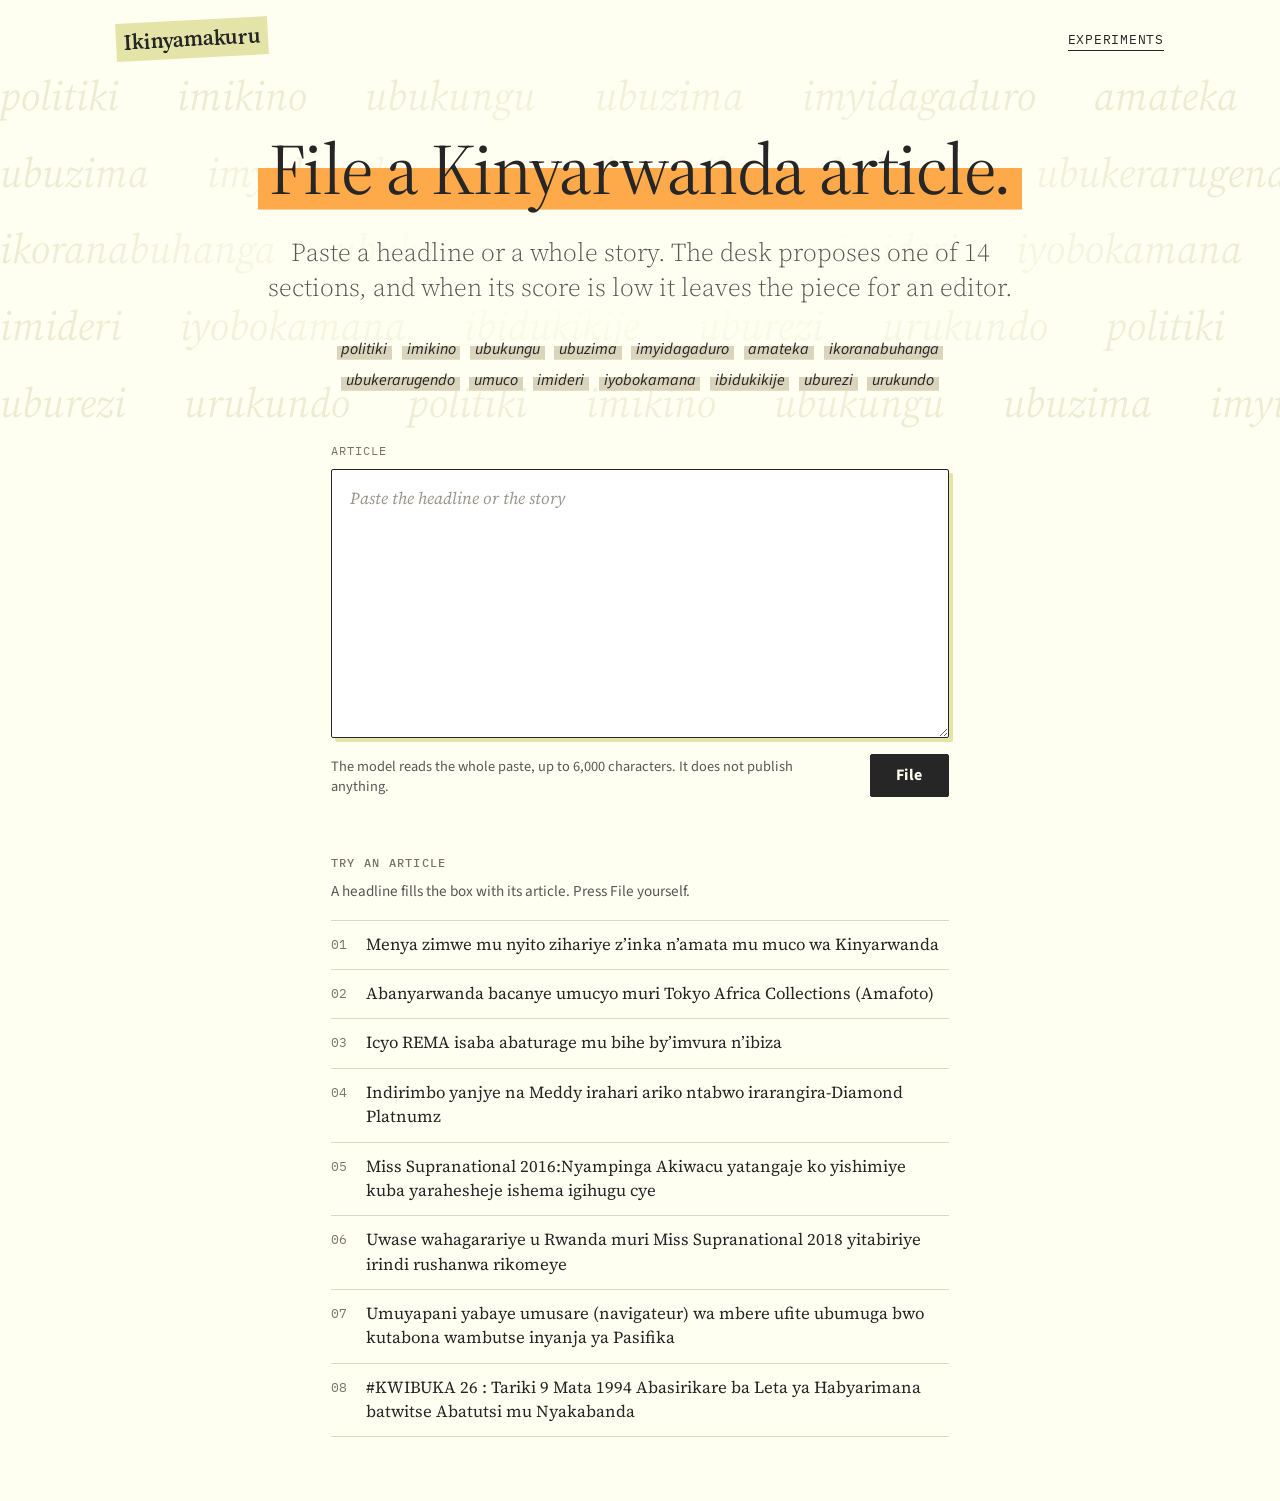
==== commit c6097c1d: "Drop the footer and keep the article's formatting The pasted article keeps its line breaks, blank li" ====
--- a/web/index.html
+++ b/web/index.html
@@ -7,7 +7,7 @@
     <link rel="preconnect" href="https://fonts.googleapis.com" />
     <link rel="preconnect" href="https://fonts.gstatic.com" crossorigin />
     <link rel="stylesheet" href="https://fonts.googleapis.com/css2?family=IBM+Plex+Mono:wght@400;500&family=Source+Sans+3:ital,wght@0,400;0,600;0,700;1,400&family=Source+Serif+4:ital,opsz,wght@0,8..60,300;0,8..60,400;0,8..60,600;1,8..60,400&display=swap" />
-    <link rel="stylesheet" href="styles.css?v=10" />
+    <link rel="stylesheet" href="styles.css?v=12" />
   </head>
   <body>
     <header class="top">
@@ -155,10 +155,6 @@
       
     </main>
 
-    <footer>
-      <p>KinNews, Niyongabo et al. 2020. The deployed model is char_balanced, chosen on development macro-F1. Copyright in the articles stays with the newsrooms.</p>
-      <p>This copy runs the model in your browser. Nothing you paste leaves the page.</p>
-    </footer>
     <script>
       document.querySelectorAll(".examples a").forEach(function (link) {
         link.addEventListener("click", function (event) {
@@ -173,8 +169,15 @@
           box.scrollIntoView({ block: "center", behavior: reduce ? "auto" : "smooth" });
         });
       });
+      var filed = document.querySelector(".answer");
+      if (filed) {
+        var still = window.matchMedia("(prefers-reduced-motion: reduce)").matches;
+        window.requestAnimationFrame(function () {
+          filed.scrollIntoView({ block: "start", behavior: still ? "auto" : "smooth" });
+        });
+      }
     </script>
     <script src="ngram.js?v=f8cc7fc0"></script>
-    <script src="desk.js?v=477db424"></script>
+    <script src="desk.js?v=22cdedd4"></script>
   </body>
 </html>
--- a/web/styles.css
+++ b/web/styles.css
@@ -252,6 +252,8 @@
   font-size: 1.05rem;
   line-height: 1.55;
   resize: vertical;
+  white-space: pre-wrap;
+  tab-size: 4;
   box-shadow: 4px 4px 0 var(--band);
 }
 
@@ -317,6 +319,7 @@
   grid-template-areas: "decision why";
   column-gap: 2.5rem;
   align-items: start;
+  scroll-margin-top: 1.5rem;
 }
 
 .decision {
@@ -478,7 +481,8 @@
   line-height: 1.75;
   max-height: 34rem;
   overflow-y: auto;
-  white-space: pre-line;
+  white-space: pre-wrap; /* keep the article's line breaks, blank lines, and spacing */
+  tab-size: 4;
   overflow-wrap: anywhere;
 }
 
@@ -642,25 +646,6 @@
   color: var(--ink-soft);
 }
 
-/* Footer */
-
-footer {
-  background: var(--band);
-  padding: 2rem var(--gutter);
-}
-
-footer p {
-  max-width: var(--prose);
-  margin: 0 auto;
-  font-family: var(--sans);
-  font-size: 0.92rem;
-  line-height: 1.5;
-}
-
-footer p + p {
-  margin-top: 0.5rem;
-}
-
 /* Medium screens: one column, decision first */
 
 @media (max-width: 860px) {
